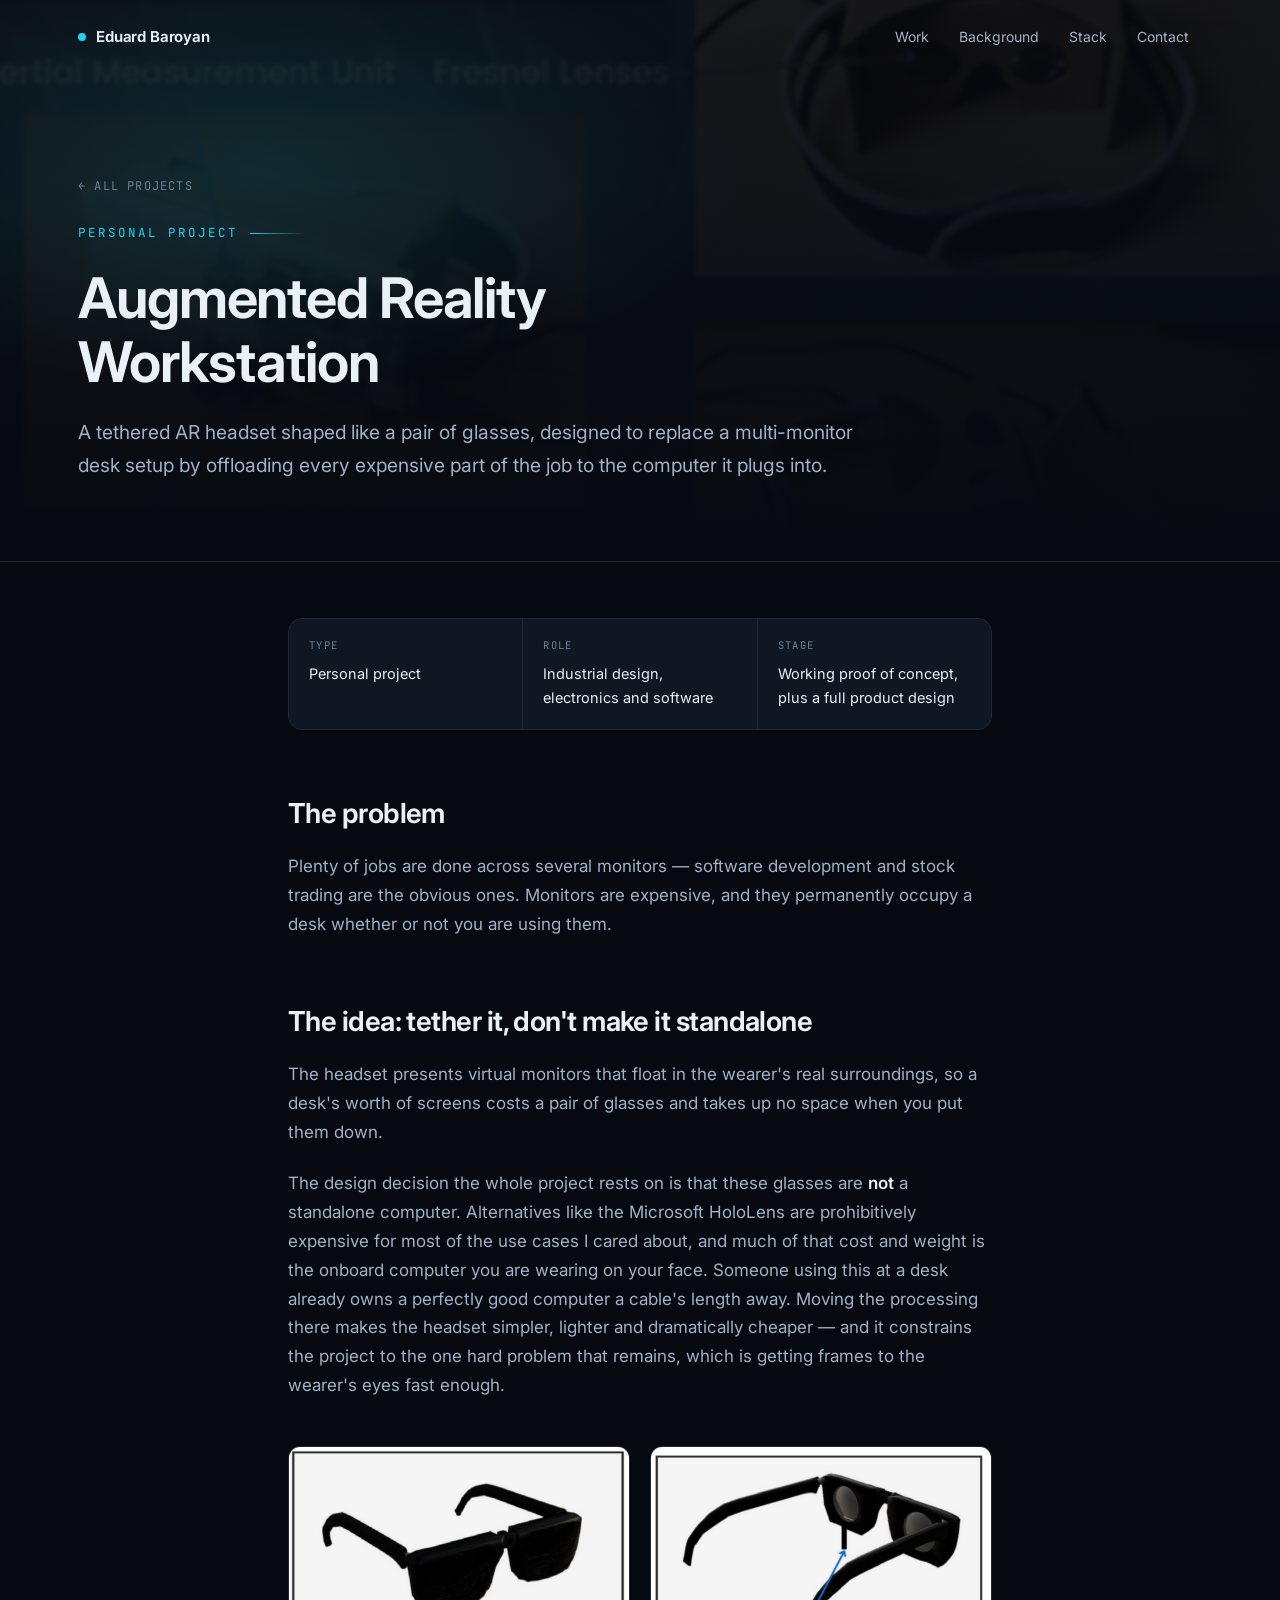
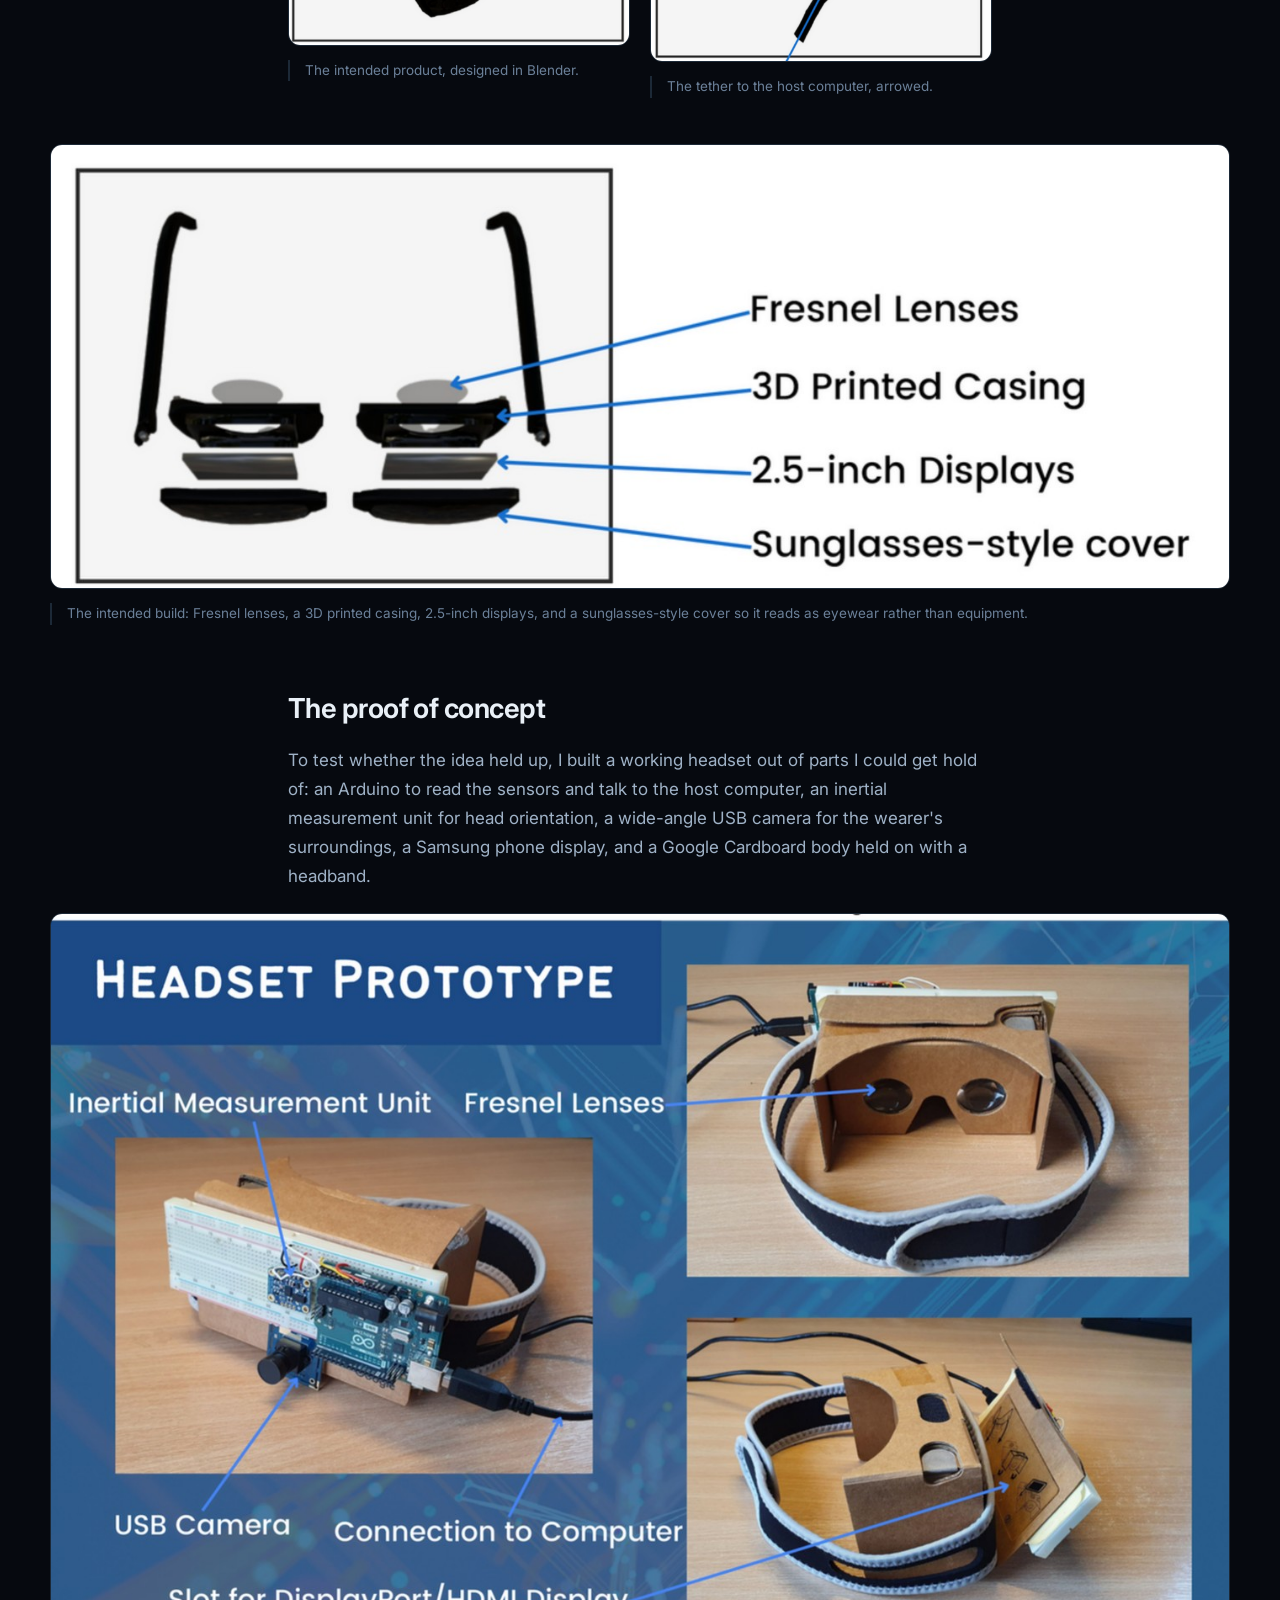
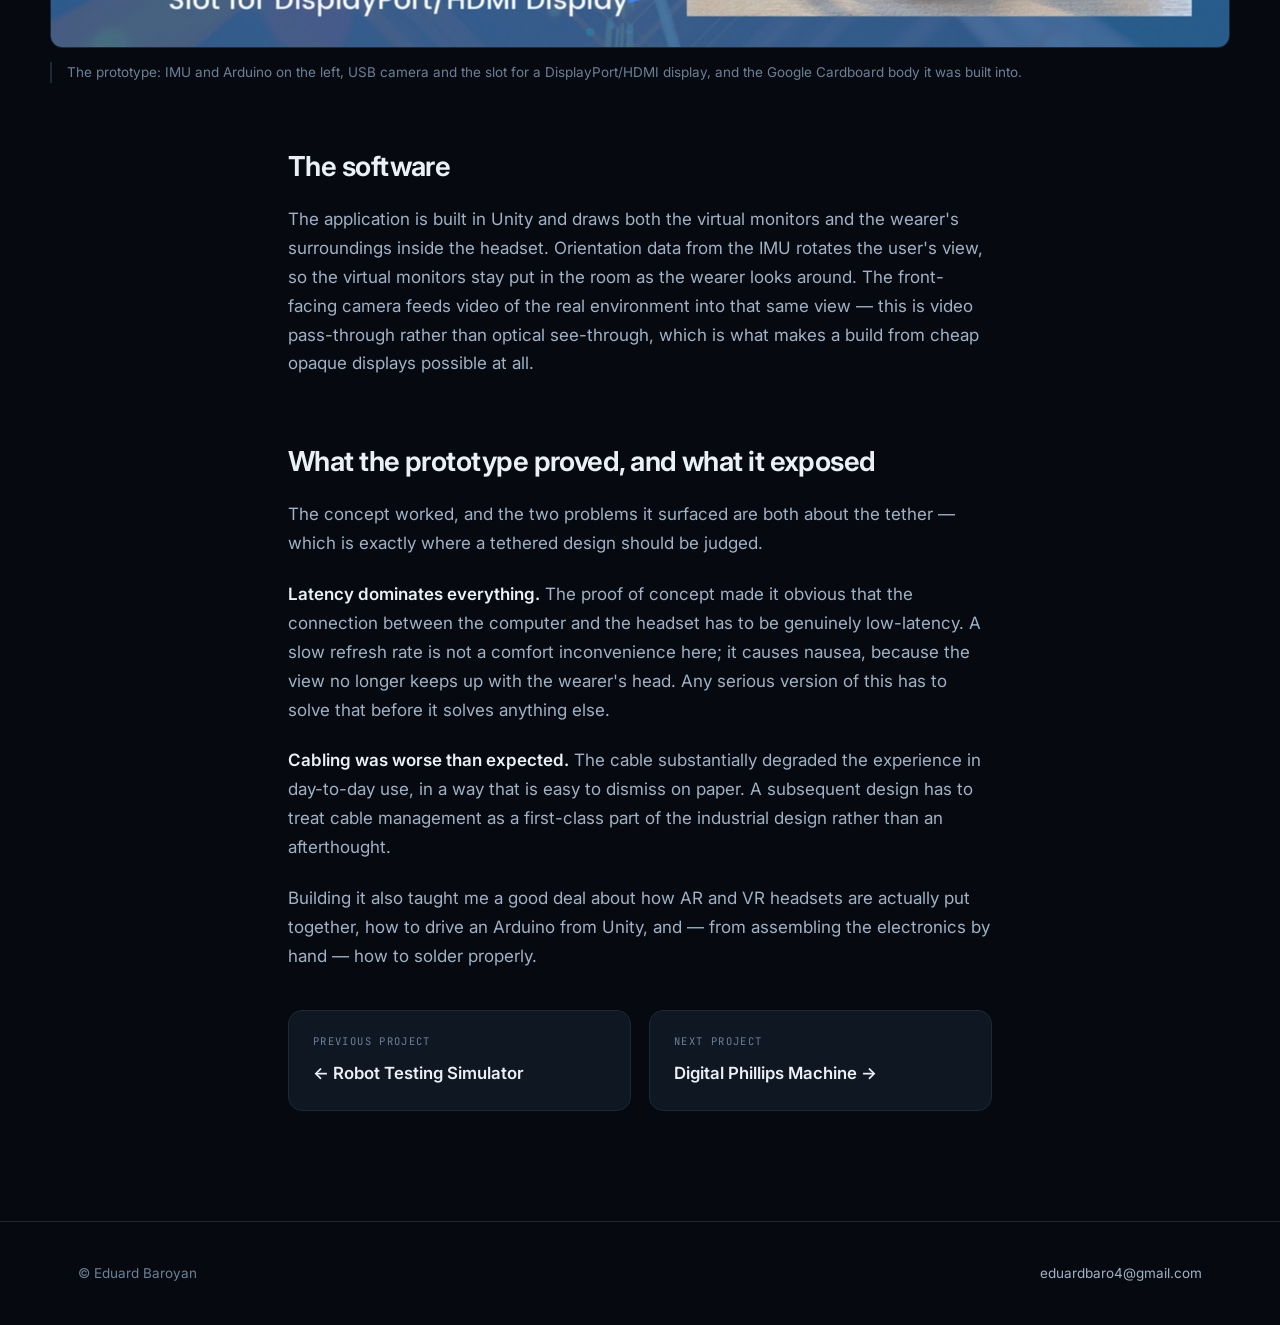
==== projects/ar-workstation.html @ 7ed6a8cb "Portfolio site: dark, animated, no build step Static HTML, one stylesheet and one script, served str" ====
<!DOCTYPE html>
<html lang="en">
<head>
<meta charset="utf-8">
<meta name="viewport" content="width=device-width, initial-scale=1">
<script>document.documentElement.className = "js";</script>
<title>Augmented Reality Workstation — Eduard Baroyan</title>
<meta name="description" content="A tethered AR headset shaped like a pair of glasses, designed to replace a multi-monitor desk setup by offloading every expensive part of the job to the computer it plugs into.">

<meta property="og:type" content="article">
<meta property="og:title" content="Augmented Reality Workstation — Eduard Baroyan">
<meta property="og:description" content="A tethered AR headset shaped like a pair of glasses, designed to replace a multi-monitor desk setup.">
<meta property="og:image" content="https://edbaro23.github.io/assets/img/ar-workstation/headset-render-angled.jpg">

<link rel="icon" href="data:image/svg+xml,%3Csvg xmlns='http://www.w3.org/2000/svg' viewBox='0 0 32 32'%3E%3Crect width='32' height='32' rx='7' fill='%2306090f'/%3E%3Ccircle cx='16' cy='16' r='6' fill='none' stroke='%2322d3ee' stroke-width='2'/%3E%3Ccircle cx='16' cy='16' r='2.4' fill='%2322d3ee'/%3E%3C/svg%3E">

<link rel="preconnect" href="https://fonts.googleapis.com">
<link rel="preconnect" href="https://fonts.gstatic.com" crossorigin>
<link href="https://fonts.googleapis.com/css2?family=Inter:wght@400;500;600;700&family=JetBrains+Mono:wght@400;500&display=swap" rel="stylesheet">
<link rel="stylesheet" href="../assets/css/style.css">
</head>
<body>

<div class="progress"></div>

<nav class="nav">
  <a class="nav__brand" href="../index.html"><span class="nav__dot"></span> Eduard Baroyan</a>
  <div class="nav__links">
    <a href="../index.html#work">Work</a>
    <a href="../index.html#background">Background</a>
    <a href="../index.html#stack">Stack</a>
    <a href="../index.html#contact">Contact</a>
  </div>
</nav>

<header class="page-hero">
  <div class="page-hero__bg">
    <img src="../assets/img/ar-workstation/prototype.jpg" alt="" aria-hidden="true">
  </div>
  <div class="shell">
    <a class="back-link rise d1" href="../index.html#work">&larr; All projects</a>
    <p class="eyebrow rise d2">Personal project</p>
    <h1 class="rise d3">Augmented Reality Workstation</h1>
    <p class="lead rise d4">
      A tethered AR headset shaped like a pair of glasses, designed to replace a multi-monitor desk setup by
      offloading every expensive part of the job to the computer it plugs into.
    </p>
  </div>
</header>

<main>
<section style="padding-top: 56px;">
  <div class="shell narrow">

    <dl class="meta reveal">
      <div><dt>Type</dt><dd>Personal project</dd></div>
      <div><dt>Role</dt><dd>Industrial design, electronics and software</dd></div>
      <div><dt>Stage</dt><dd>Working proof of concept, plus a full product design</dd></div>
    </dl>

    <div class="prose">

      <h2 class="reveal">The problem</h2>
      <p class="reveal">
        Plenty of jobs are done across several monitors &mdash; software development and stock trading are
        the obvious ones. Monitors are expensive, and they permanently occupy a desk whether or not you are
        using them.
      </p>

      <h2 class="reveal">The idea: tether it, don't make it standalone</h2>
      <p class="reveal">
        The headset presents virtual monitors that float in the wearer's real surroundings, so a desk's
        worth of screens costs a pair of glasses and takes up no space when you put them down.
      </p>
      <p class="reveal">
        The design decision the whole project rests on is that these glasses are <strong>not</strong> a
        standalone computer. Alternatives like the Microsoft HoloLens are prohibitively expensive for most
        of the use cases I cared about, and much of that cost and weight is the onboard computer you are
        wearing on your face. Someone using this at a desk already owns a perfectly good computer a cable's
        length away. Moving the processing there makes the headset simpler, lighter and dramatically
        cheaper &mdash; and it constrains the project to the one hard problem that remains, which is getting
        frames to the wearer's eyes fast enough.
      </p>

      <div class="figure-pair reveal">
        <figure>
          <img src="../assets/img/ar-workstation/headset-render.jpg" alt="Render of the AR glasses" loading="lazy">
          <figcaption>The intended product, designed in Blender.</figcaption>
        </figure>
        <figure>
          <img src="../assets/img/ar-workstation/headset-render-angled.jpg" alt="Angled render showing the cable to the computer" loading="lazy">
          <figcaption>The tether to the host computer, arrowed.</figcaption>
        </figure>
      </div>

      <figure class="figure-wide reveal">
        <img src="../assets/img/ar-workstation/exploded-view.jpg" alt="Exploded view of the headset components" loading="lazy">
        <figcaption>The intended build: Fresnel lenses, a 3D printed casing, 2.5-inch displays, and a sunglasses-style cover so it reads as eyewear rather than equipment.</figcaption>
      </figure>

      <h2 class="reveal">The proof of concept</h2>
      <p class="reveal">
        To test whether the idea held up, I built a working headset out of parts I could get hold of: an
        Arduino to read the sensors and talk to the host computer, an inertial measurement unit for head
        orientation, a wide-angle USB camera for the wearer's surroundings, a Samsung phone display, and a
        Google Cardboard body held on with a headband.
      </p>

      <figure class="figure-wide reveal">
        <img src="../assets/img/ar-workstation/prototype.jpg" alt="The headset prototype with components labelled" loading="lazy">
        <figcaption>The prototype: IMU and Arduino on the left, USB camera and the slot for a DisplayPort/HDMI display, and the Google Cardboard body it was built into.</figcaption>
      </figure>

      <h2 class="reveal">The software</h2>
      <p class="reveal">
        The application is built in Unity and draws both the virtual monitors and the wearer's surroundings
        inside the headset. Orientation data from the IMU rotates the user's view, so the virtual monitors
        stay put in the room as the wearer looks around. The front-facing camera feeds video of the real
        environment into that same view &mdash; this is video pass-through rather than optical see-through,
        which is what makes a build from cheap opaque displays possible at all.
      </p>

      <h2 class="reveal">What the prototype proved, and what it exposed</h2>
      <p class="reveal">
        The concept worked, and the two problems it surfaced are both about the tether &mdash; which is
        exactly where a tethered design should be judged.
      </p>
      <p class="reveal">
        <strong>Latency dominates everything.</strong> The proof of concept made it obvious that the
        connection between the computer and the headset has to be genuinely low-latency. A slow refresh rate
        is not a comfort inconvenience here; it causes nausea, because the view no longer keeps up with the
        wearer's head. Any serious version of this has to solve that before it solves anything else.
      </p>
      <p class="reveal">
        <strong>Cabling was worse than expected.</strong> The cable substantially degraded the experience in
        day-to-day use, in a way that is easy to dismiss on paper. A subsequent design has to treat cable
        management as a first-class part of the industrial design rather than an afterthought.
      </p>
      <p class="reveal">
        Building it also taught me a good deal about how AR and VR headsets are actually put together, how
        to drive an Arduino from Unity, and &mdash; from assembling the electronics by hand &mdash; how to
        solder properly.
      </p>

    </div>

    <nav class="pager reveal">
      <a href="robot-testing-simulator.html"><span>Previous project</span><strong>&larr; Robot Testing Simulator</strong></a>
      <a href="digital-phillips-machine.html"><span>Next project</span><strong>Digital Phillips Machine &rarr;</strong></a>
    </nav>

  </div>
</section>
</main>

<footer>
  <div class="shell">
    <div class="foot-row">
      <span>&copy; Eduard Baroyan</span>
      <span><a href="mailto:eduardbaro4@gmail.com">eduardbaro4@gmail.com</a></span>
    </div>
  </div>
</footer>

<script src="../assets/js/main.js"></script>
</body>
</html>
---- assets/css/style.css ----
/* ============================================================
   Eduard Baroyan — engineering portfolio
   ============================================================ */

:root {
  --bg: #06090f;
  --bg-soft: #0a0f18;
  --surface: #0f1723;
  --surface-hi: #16202f;
  --border: #1c2937;
  --border-hi: #2b3d52;

  --text: #e9f0f7;
  --text-dim: #9fb2c7;
  --text-faint: #6b8099;

  --accent: #22d3ee;
  --accent-deep: #0891b2;
  --accent-soft: rgba(34, 211, 238, 0.12);
  --warm: #fb923c;
  --warm-soft: rgba(251, 146, 60, 0.12);

  --font: "Inter", -apple-system, BlinkMacSystemFont, "Segoe UI", Roboto, sans-serif;
  --mono: "JetBrains Mono", ui-monospace, SFMono-Regular, Menlo, monospace;

  --shell: 1180px;
  --radius: 14px;
  --ease: cubic-bezier(0.22, 1, 0.36, 1);
}

*,
*::before,
*::after { box-sizing: border-box; }

html {
  scroll-behavior: smooth;
  scroll-padding-top: 90px;
  -webkit-text-size-adjust: 100%;
}

body {
  margin: 0;
  background: var(--bg);
  color: var(--text);
  font-family: var(--font);
  font-size: 17px;
  line-height: 1.7;
  -webkit-font-smoothing: antialiased;
  overflow-x: hidden;
}

img { max-width: 100%; display: block; }
a { color: var(--accent); text-decoration: none; }

h1, h2, h3, h4 {
  line-height: 1.15;
  letter-spacing: -0.02em;
  margin: 0;
  font-weight: 650;
}

::selection { background: var(--accent); color: #04202a; }

.shell {
  width: 100%;
  max-width: var(--shell);
  margin: 0 auto;
  padding: 0 28px;
}

.narrow { max-width: 760px; }

/* ---------- scroll progress ---------- */

.progress {
  position: fixed;
  inset: 0 auto auto 0;
  height: 2px;
  width: 100%;
  transform: scaleX(0);
  transform-origin: 0 50%;
  background: linear-gradient(90deg, var(--accent-deep), var(--accent));
  z-index: 100;
}

/* ---------- navigation ---------- */

.nav {
  position: fixed;
  top: 0;
  left: 0;
  right: 0;
  z-index: 90;
  display: flex;
  align-items: center;
  justify-content: space-between;
  gap: 24px;
  padding: 18px 28px;
  max-width: var(--shell);
  margin: 0 auto;
  transition: transform 0.4s var(--ease), background 0.3s, border-color 0.3s, padding 0.3s;
}

.nav::before {
  content: "";
  position: fixed;
  inset: 0 0 auto 0;
  height: 72px;
  background: rgba(6, 9, 15, 0.72);
  backdrop-filter: blur(14px);
  -webkit-backdrop-filter: blur(14px);
  border-bottom: 1px solid transparent;
  opacity: 0;
  transition: opacity 0.35s, border-color 0.35s;
  z-index: -1;
}

.nav.stuck::before { opacity: 1; border-bottom-color: var(--border); }

.nav__brand {
  font-weight: 650;
  color: var(--text);
  letter-spacing: -0.01em;
  font-size: 15px;
  display: flex;
  align-items: center;
  gap: 10px;
}

.nav__dot {
  width: 8px;
  height: 8px;
  border-radius: 50%;
  background: var(--accent);
  box-shadow: 0 0 0 0 var(--accent-soft);
  animation: pulse 2.8s infinite;
}

@keyframes pulse {
  0%   { box-shadow: 0 0 0 0 rgba(34, 211, 238, 0.5); }
  70%  { box-shadow: 0 0 0 10px rgba(34, 211, 238, 0); }
  100% { box-shadow: 0 0 0 0 rgba(34, 211, 238, 0); }
}

.nav__links {
  display: flex;
  align-items: center;
  gap: 4px;
  font-size: 14px;
}

.nav__links a {
  color: var(--text-dim);
  padding: 7px 13px;
  border-radius: 8px;
  transition: color 0.2s, background 0.2s;
  position: relative;
}

.nav__links a:hover { color: var(--text); background: var(--surface); }
.nav__links a.active { color: var(--accent); }

/* ---------- hero ---------- */

.hero {
  position: relative;
  min-height: 100svh;
  display: flex;
  align-items: center;
  padding: 120px 0 90px;
  overflow: hidden;
}

#field {
  position: absolute;
  inset: 0;
  width: 100%;
  height: 100%;
  z-index: 0;
}

.hero::after {
  content: "";
  position: absolute;
  inset: 0;
  z-index: 1;
  pointer-events: none;
  background:
    radial-gradient(900px 460px at 78% 18%, rgba(34, 211, 238, 0.10), transparent 70%),
    radial-gradient(700px 420px at 12% 78%, rgba(251, 146, 60, 0.07), transparent 70%),
    linear-gradient(180deg, transparent 55%, var(--bg) 97%);
}

.hero .shell { position: relative; z-index: 2; }

.eyebrow {
  font-family: var(--mono);
  font-size: 12.5px;
  letter-spacing: 0.16em;
  text-transform: uppercase;
  color: var(--accent);
  margin: 0 0 22px;
  display: flex;
  align-items: center;
  gap: 12px;
}

.eyebrow::after {
  content: "";
  height: 1px;
  width: 56px;
  background: linear-gradient(90deg, var(--accent), transparent);
}

.hero h1 {
  font-size: clamp(2.6rem, 6.4vw, 4.6rem);
  font-weight: 700;
  max-width: 15ch;
  margin-bottom: 26px;
}

.hero h1 .grad {
  background: linear-gradient(100deg, var(--accent) 0%, #67e8f9 40%, #7dd3fc 100%);
  -webkit-background-clip: text;
  background-clip: text;
  -webkit-text-fill-color: transparent;
}

.hero p {
  font-size: clamp(1rem, 1.7vw, 1.16rem);
  color: var(--text-dim);
  max-width: 60ch;
  margin: 0 0 38px;
}

.cta-row { display: flex; flex-wrap: wrap; gap: 14px; align-items: center; }

.btn {
  display: inline-flex;
  align-items: center;
  gap: 10px;
  padding: 13px 24px;
  border-radius: 10px;
  font-size: 15px;
  font-weight: 550;
  border: 1px solid transparent;
  transition: transform 0.25s var(--ease), background 0.25s, border-color 0.25s, box-shadow 0.25s;
}

.btn--primary {
  background: var(--accent);
  color: #04202a;
  box-shadow: 0 8px 30px -10px rgba(34, 211, 238, 0.6);
}

.btn--primary:hover { transform: translateY(-2px); box-shadow: 0 14px 40px -12px rgba(34, 211, 238, 0.75); }

.btn--ghost { border-color: var(--border-hi); color: var(--text); }
.btn--ghost:hover { border-color: var(--accent); color: var(--accent); transform: translateY(-2px); }

.btn svg { width: 17px; height: 17px; }

/* scroll hint */

.scroll-hint {
  position: absolute;
  left: 50%;
  bottom: 34px;
  transform: translateX(-50%);
  z-index: 2;
  font-family: var(--mono);
  font-size: 11px;
  letter-spacing: 0.18em;
  text-transform: uppercase;
  color: var(--text-faint);
  display: flex;
  flex-direction: column;
  align-items: center;
  gap: 10px;
}

.scroll-hint span {
  width: 1px;
  height: 42px;
  background: linear-gradient(180deg, var(--accent), transparent);
  animation: drop 2.2s infinite;
}

@keyframes drop {
  0%   { transform: scaleY(0); transform-origin: top; }
  45%  { transform: scaleY(1); transform-origin: top; }
  55%  { transform: scaleY(1); transform-origin: bottom; }
  100% { transform: scaleY(0); transform-origin: bottom; }
}

/* ---------- sections ---------- */

section { padding: 110px 0; position: relative; }

.section-head { margin-bottom: 54px; }

.section-head h2 {
  font-size: clamp(1.9rem, 3.6vw, 2.7rem);
  margin-bottom: 16px;
}

.section-head p {
  color: var(--text-dim);
  max-width: 62ch;
  margin: 0;
}

.rule {
  height: 1px;
  background: linear-gradient(90deg, var(--border), transparent);
  border: 0;
  margin: 0;
}

/* ---------- project cards ---------- */

.grid {
  display: grid;
  grid-template-columns: repeat(auto-fit, minmax(340px, 1fr));
  gap: 26px;
}

.card {
  position: relative;
  display: flex;
  flex-direction: column;
  background: var(--surface);
  border: 1px solid var(--border);
  border-radius: var(--radius);
  overflow: hidden;
  color: inherit;
  transition: transform 0.45s var(--ease), border-color 0.35s, box-shadow 0.45s;
}

.card:hover {
  transform: translateY(-7px);
  border-color: var(--border-hi);
  box-shadow: 0 26px 60px -30px rgba(0, 0, 0, 0.95), 0 0 0 1px rgba(34, 211, 238, 0.14);
}

.card__media {
  position: relative;
  aspect-ratio: 16 / 9;
  overflow: hidden;
  background: var(--bg-soft);
}

.card__media img {
  width: 100%;
  height: 100%;
  object-fit: cover;
  transition: transform 0.7s var(--ease), filter 0.5s;
  filter: saturate(0.92) brightness(0.86);
}

.card:hover .card__media img { transform: scale(1.06); filter: saturate(1.05) brightness(1); }

.card__media::after {
  content: "";
  position: absolute;
  inset: 0;
  background: linear-gradient(180deg, transparent 45%, rgba(15, 23, 35, 0.92) 100%);
}

.tag {
  position: absolute;
  top: 14px;
  left: 14px;
  z-index: 2;
  font-family: var(--mono);
  font-size: 10.5px;
  letter-spacing: 0.11em;
  text-transform: uppercase;
  padding: 5px 10px;
  border-radius: 6px;
  backdrop-filter: blur(8px);
  -webkit-backdrop-filter: blur(8px);
}

.tag--pro { background: var(--accent-soft); color: var(--accent); border: 1px solid rgba(34, 211, 238, 0.3); }
.tag--personal { background: var(--warm-soft); color: var(--warm); border: 1px solid rgba(251, 146, 60, 0.3); }

.card__body { padding: 24px 24px 26px; display: flex; flex-direction: column; flex: 1; }

.card__body h3 {
  font-size: 1.32rem;
  margin-bottom: 10px;
  display: flex;
  align-items: center;
  gap: 9px;
  transition: color 0.25s;
}

.card:hover .card__body h3 { color: var(--accent); }

.card__body h3 .arrow {
  opacity: 0;
  transform: translateX(-6px);
  transition: opacity 0.3s, transform 0.3s var(--ease);
  font-size: 1rem;
}

.card:hover .card__body h3 .arrow { opacity: 1; transform: translateX(0); }

.card__body p {
  color: var(--text-dim);
  font-size: 15px;
  margin: 0 0 20px;
  flex: 1;
}

.stack-row { display: flex; flex-wrap: wrap; gap: 7px; }

.chip {
  font-family: var(--mono);
  font-size: 11px;
  color: var(--text-faint);
  border: 1px solid var(--border);
  border-radius: 6px;
  padding: 4px 9px;
  transition: border-color 0.3s, color 0.3s;
}

.card:hover .chip { border-color: var(--border-hi); color: var(--text-dim); }

/* ---------- stack table ---------- */

.stack-grid {
  display: grid;
  grid-template-columns: repeat(auto-fit, minmax(250px, 1fr));
  gap: 18px;
}

.stack-card {
  background: var(--surface);
  border: 1px solid var(--border);
  border-radius: var(--radius);
  padding: 24px;
  transition: border-color 0.3s, transform 0.4s var(--ease);
}

.stack-card:hover { border-color: var(--border-hi); transform: translateY(-4px); }

.stack-card h4 {
  font-family: var(--mono);
  font-size: 11.5px;
  letter-spacing: 0.13em;
  text-transform: uppercase;
  color: var(--accent);
  margin-bottom: 14px;
  font-weight: 500;
}

.stack-card p { margin: 0; color: var(--text-dim); font-size: 15px; }

/* ---------- prose (project pages) ---------- */

.prose { max-width: 760px; }
.prose > * + * { margin-top: 22px; }

.prose h2 {
  font-size: 1.72rem;
  margin-top: 64px;
  padding-top: 4px;
  scroll-margin-top: 100px;
}

.prose h3 { font-size: 1.2rem; margin-top: 40px; }

.prose p { color: var(--text-dim); margin-bottom: 0; }
.prose strong { color: var(--text); font-weight: 600; }

.prose ul { color: var(--text-dim); padding-left: 0; list-style: none; }

.prose ul li {
  position: relative;
  padding-left: 26px;
  margin-bottom: 13px;
}

.prose ul li::before {
  content: "";
  position: absolute;
  left: 3px;
  top: 11px;
  width: 7px;
  height: 7px;
  border-radius: 2px;
  background: var(--accent);
  opacity: 0.75;
}

.lead {
  font-size: 1.2rem;
  color: var(--text) !important;
  border-left: 2px solid var(--accent);
  padding-left: 22px;
}

/* figures */

figure { margin: 46px 0; }

figure img {
  width: 100%;
  border-radius: 12px;
  border: 1px solid var(--border);
  cursor: zoom-in;
  transition: transform 0.5s var(--ease), border-color 0.3s;
}

figure img:hover { transform: scale(1.012); border-color: var(--border-hi); }

figcaption {
  color: var(--text-faint);
  font-size: 13.5px;
  line-height: 1.6;
  margin-top: 14px;
  padding-left: 15px;
  border-left: 2px solid var(--border);
}

.figure-pair {
  display: grid;
  grid-template-columns: 1fr 1fr;
  gap: 20px;
  margin: 46px 0;
}

.figure-pair figure { margin: 0; }

/* Wide figures break out of the prose column. Centred with margin rather than a
   transform, so the scroll-reveal transform on the same element still works. */

.figure-wide {
  width: min(1180px, calc(100vw - 56px));
  margin-left: calc(50% - min(1180px, calc(100vw - 56px)) / 2);
}

/* meta bar */

.meta {
  display: grid;
  grid-template-columns: repeat(auto-fit, minmax(158px, 1fr));
  gap: 1px;
  background: var(--border);
  border: 1px solid var(--border);
  border-radius: var(--radius);
  overflow: hidden;
  margin: 0 0 12px;
}

.meta div { background: var(--surface); padding: 18px 20px; }

.meta dt {
  font-family: var(--mono);
  font-size: 10.5px;
  letter-spacing: 0.13em;
  text-transform: uppercase;
  color: var(--text-faint);
  margin-bottom: 7px;
}

.meta dd { margin: 0; font-size: 14.5px; color: var(--text); }

/* ---------- project page header ---------- */

.page-hero {
  position: relative;
  padding: 170px 0 60px;
  overflow: hidden;
  border-bottom: 1px solid var(--border);
}

.page-hero__bg {
  position: absolute;
  inset: 0;
  z-index: 0;
}

.page-hero__bg img {
  width: 100%;
  height: 100%;
  object-fit: cover;
  filter: blur(2px) saturate(0.6) brightness(0.34);
  transform: scale(1.08);
}

.page-hero::after {
  content: "";
  position: absolute;
  inset: 0;
  z-index: 1;
  background:
    radial-gradient(700px 320px at 20% 30%, rgba(34, 211, 238, 0.13), transparent 70%),
    linear-gradient(180deg, rgba(6, 9, 15, 0.7) 0%, rgba(6, 9, 15, 0.86) 55%, var(--bg) 100%);
}

.page-hero .shell { position: relative; z-index: 2; }

.page-hero h1 {
  font-size: clamp(2.1rem, 5vw, 3.5rem);
  max-width: 18ch;
  margin-bottom: 22px;
}

.page-hero .lead { border: 0; padding: 0; max-width: 65ch; color: var(--text-dim) !important; }

.back-link {
  display: inline-flex;
  align-items: center;
  gap: 9px;
  font-family: var(--mono);
  font-size: 12px;
  letter-spacing: 0.1em;
  text-transform: uppercase;
  color: var(--text-faint);
  margin-bottom: 26px;
  transition: color 0.25s, gap 0.25s;
}

.back-link:hover { color: var(--accent); gap: 14px; }

/* ---------- pager ---------- */

.pager {
  display: grid;
  grid-template-columns: repeat(auto-fit, minmax(260px, 1fr));
  gap: 18px;
  margin-top: 40px;
}

.pager a {
  border: 1px solid var(--border);
  border-radius: var(--radius);
  padding: 22px 24px;
  background: var(--surface);
  color: var(--text);
  transition: border-color 0.3s, transform 0.4s var(--ease), background 0.3s;
}

.pager a:hover { border-color: var(--accent); transform: translateY(-4px); background: var(--surface-hi); }

.pager span {
  display: block;
  font-family: var(--mono);
  font-size: 10.5px;
  letter-spacing: 0.13em;
  text-transform: uppercase;
  color: var(--text-faint);
  margin-bottom: 8px;
}

.pager strong { font-weight: 600; font-size: 1.05rem; }

/* ---------- contact ---------- */

.contact-box {
  border: 1px solid var(--border);
  border-radius: 18px;
  padding: 54px 44px;
  background:
    radial-gradient(700px 300px at 80% 0%, rgba(34, 211, 238, 0.09), transparent 70%),
    var(--surface);
  text-align: center;
}

.contact-box h2 { font-size: clamp(1.7rem, 3.4vw, 2.4rem); margin-bottom: 16px; }
.contact-box p { color: var(--text-dim); max-width: 52ch; margin: 0 auto 32px; }
.contact-box .cta-row { justify-content: center; }

/* ---------- footer ---------- */

footer {
  border-top: 1px solid var(--border);
  padding: 40px 0;
  color: var(--text-faint);
  font-size: 13.5px;
}

.foot-row { display: flex; flex-wrap: wrap; gap: 16px; justify-content: space-between; align-items: center; }
footer a { color: var(--text-dim); }
footer a:hover { color: var(--accent); }

/* ---------- lightbox ---------- */

.lightbox {
  position: fixed;
  inset: 0;
  z-index: 200;
  background: rgba(4, 7, 12, 0.95);
  backdrop-filter: blur(10px);
  -webkit-backdrop-filter: blur(10px);
  display: flex;
  align-items: center;
  justify-content: center;
  padding: 40px;
  opacity: 0;
  pointer-events: none;
  transition: opacity 0.3s;
  cursor: zoom-out;
}

.lightbox.open { opacity: 1; pointer-events: auto; }

.lightbox img {
  max-width: 100%;
  max-height: 100%;
  border-radius: 10px;
  border: 1px solid var(--border-hi);
  transform: scale(0.96);
  transition: transform 0.35s var(--ease);
}

.lightbox.open img { transform: scale(1); }

.lightbox__close {
  position: absolute;
  top: 22px;
  right: 26px;
  color: var(--text-dim);
  font-size: 30px;
  line-height: 1;
  background: none;
  border: 0;
  cursor: pointer;
  padding: 8px;
}

.lightbox__close:hover { color: var(--accent); }

/* ---------- reveal on scroll ----------
   Only hidden when scripting is available, so the page is fully readable if the
   script fails to load or the observer never fires. */

.js .reveal {
  opacity: 0;
  transform: translateY(26px);
  transition: opacity 0.8s var(--ease), transform 0.8s var(--ease);
  will-change: opacity, transform;
}

.js .reveal.in { opacity: 1; transform: none; }

/* hero intro stagger */

.rise { opacity: 0; transform: translateY(20px); animation: rise 0.9s var(--ease) forwards; }

@keyframes rise { to { opacity: 1; transform: none; } }

.d1 { animation-delay: 0.05s; }
.d2 { animation-delay: 0.16s; }
.d3 { animation-delay: 0.27s; }
.d4 { animation-delay: 0.38s; }
.d5 { animation-delay: 0.5s; }

/* ---------- responsive ---------- */

@media (max-width: 900px) {
  .figure-wide { width: 100%; margin-left: 0; }
  .figure-pair { grid-template-columns: 1fr; }
}

/* the scroll cue only has room on a reasonably tall window */
@media (max-height: 780px) {
  .scroll-hint { display: none; }
}

@media (max-width: 680px) {
  body { font-size: 16px; }
  section { padding: 78px 0; }
  .shell { padding: 0 20px; }
  .nav { padding: 14px 20px; }
  .nav__links { display: none; }
  .contact-box { padding: 40px 24px; }
  .page-hero { padding: 130px 0 46px; }
}

/* ---------- motion preferences ---------- */

@media (prefers-reduced-motion: reduce) {
  html { scroll-behavior: auto; }
  *, *::before, *::after {
    animation-duration: 0.001s !important;
    animation-iteration-count: 1 !important;
    transition-duration: 0.001s !important;
  }
  .js .reveal { opacity: 1; transform: none; }
  .rise { opacity: 1; transform: none; }
}
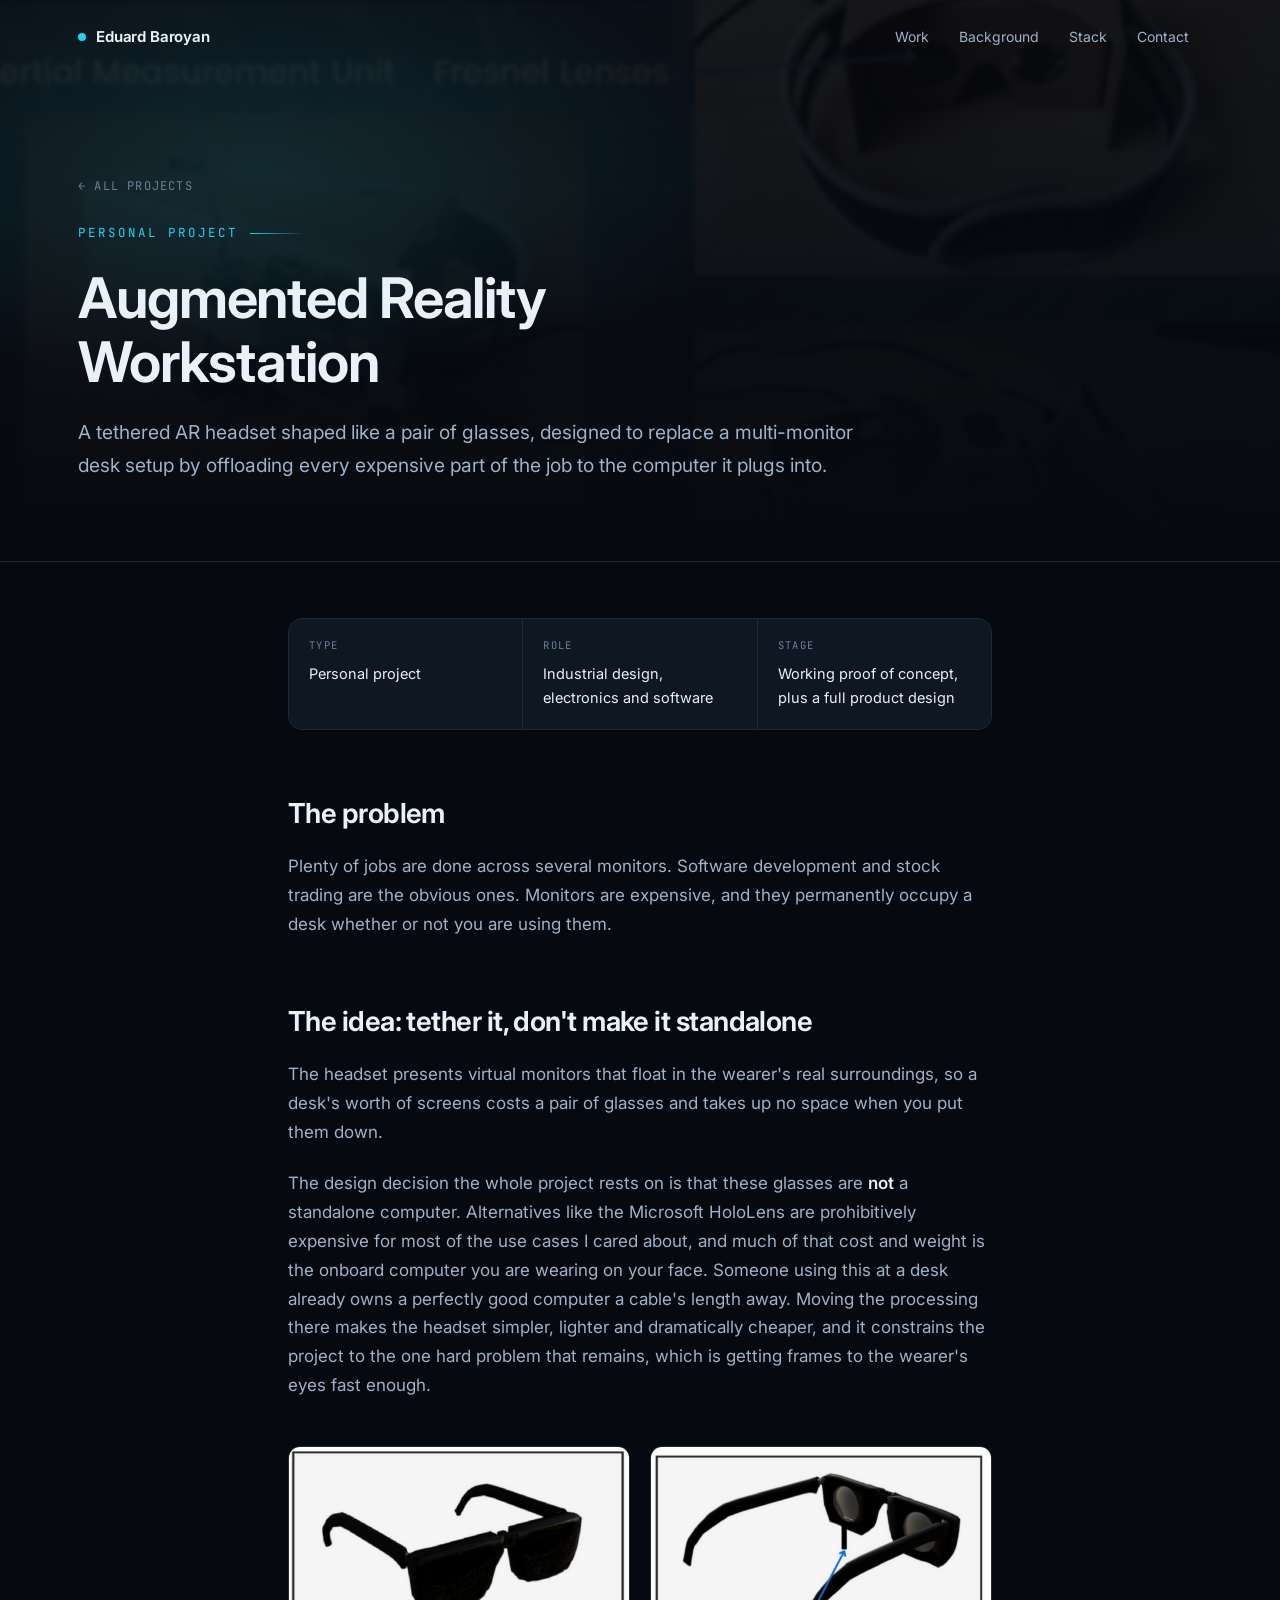
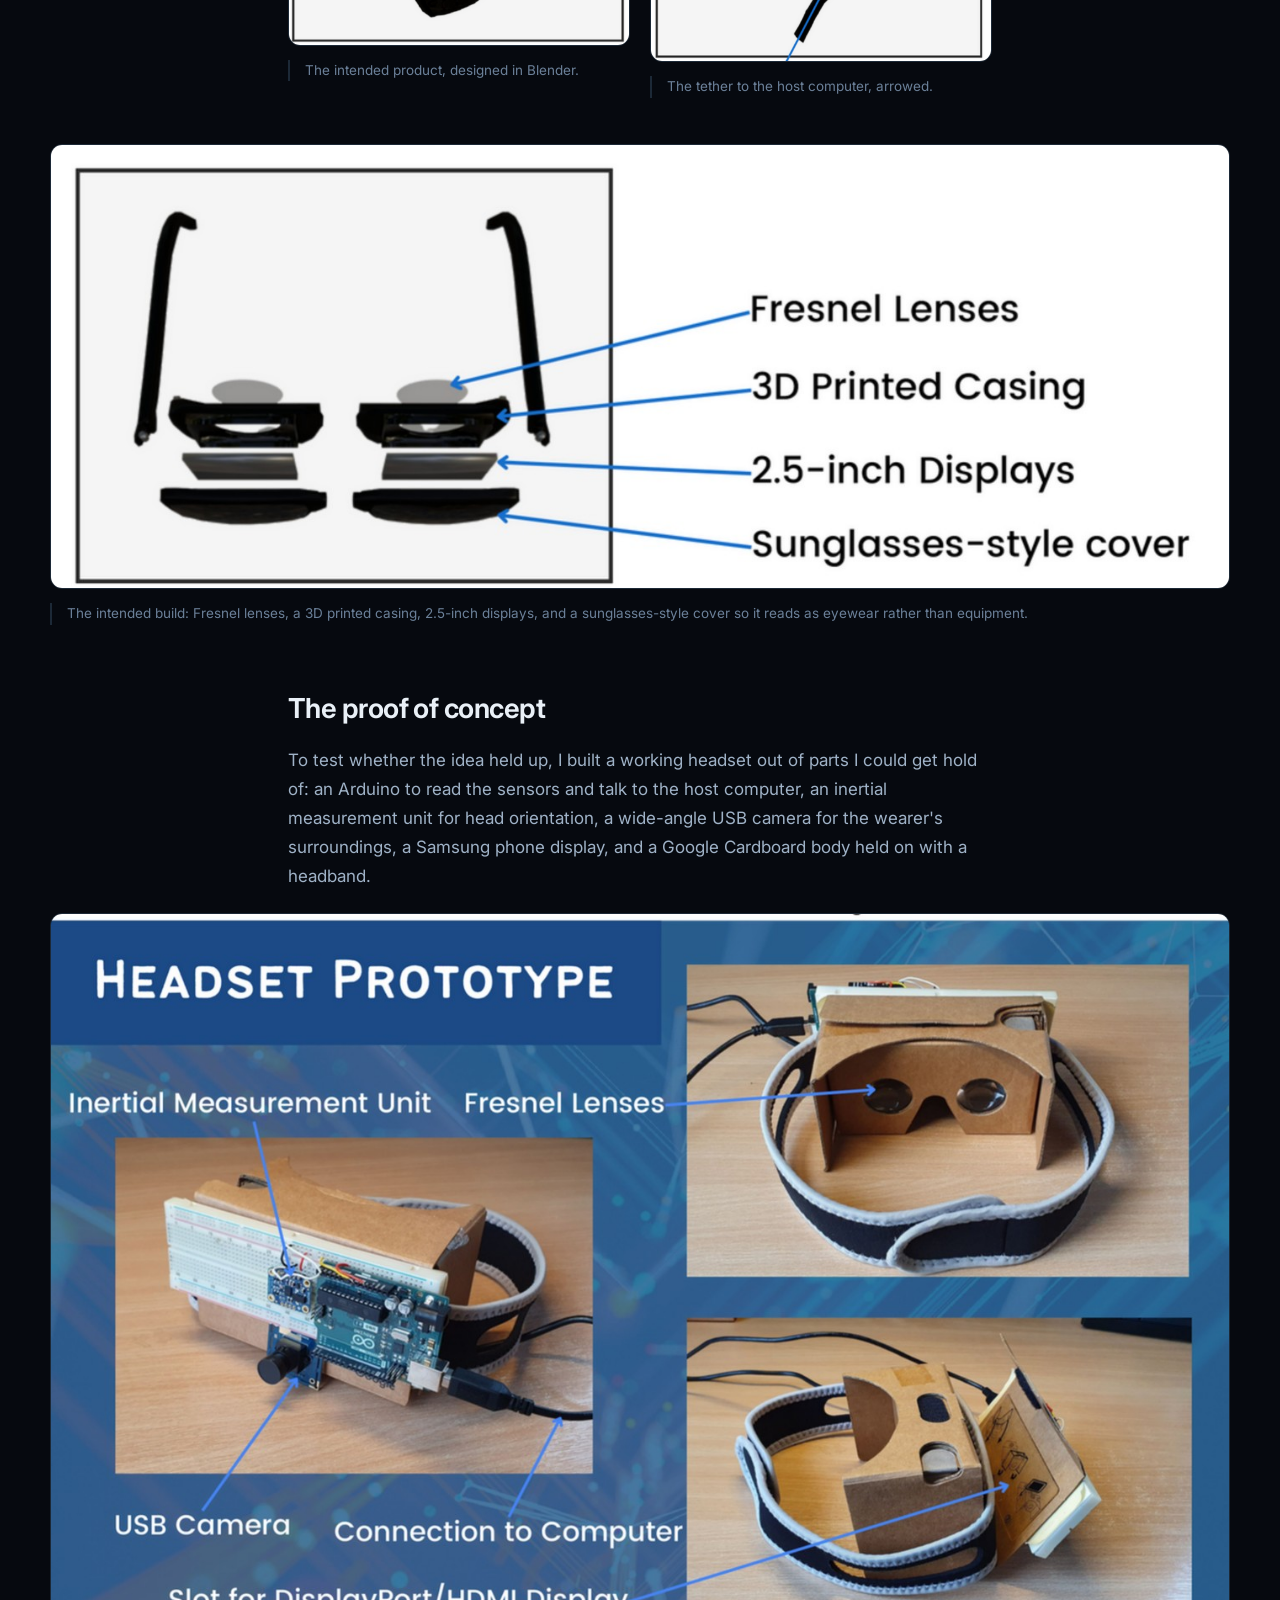
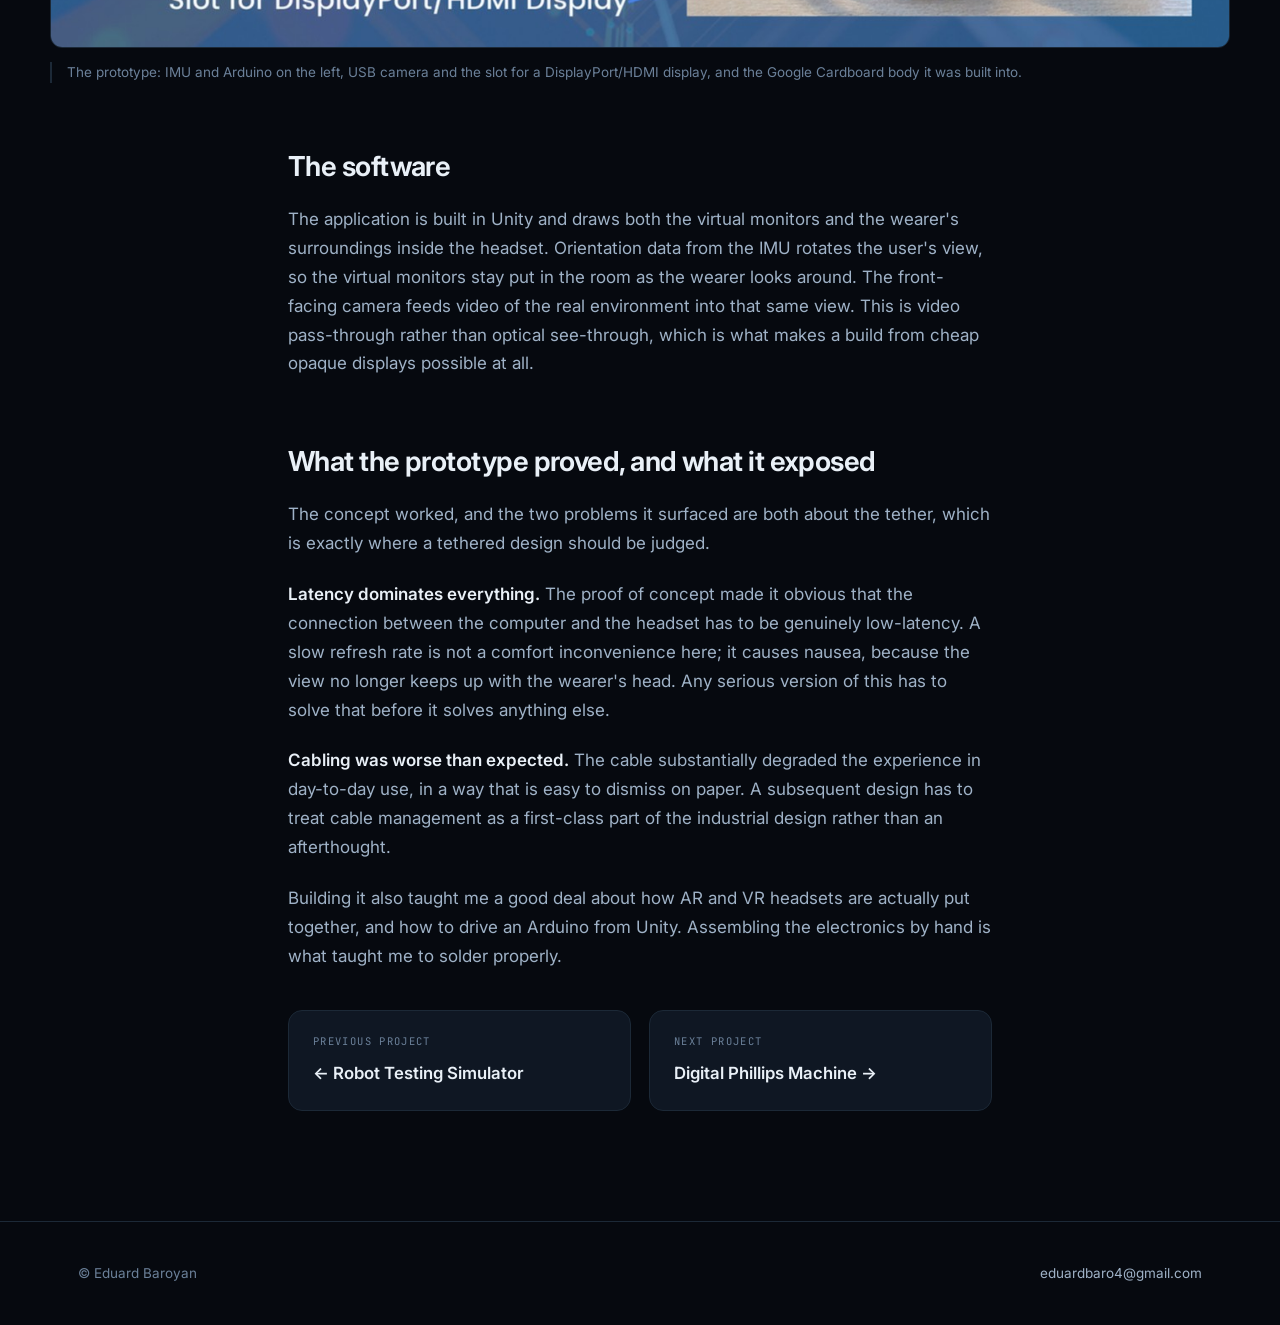
==== commit bb4dbff5: "Rewrite em dash constructions as plain punctuation" ====
--- a/projects/ar-workstation.html
+++ b/projects/ar-workstation.html
@@ -4,11 +4,11 @@
 <meta charset="utf-8">
 <meta name="viewport" content="width=device-width, initial-scale=1">
 <script>document.documentElement.className = "js";</script>
-<title>Augmented Reality Workstation — Eduard Baroyan</title>
+<title>Augmented Reality Workstation | Eduard Baroyan</title>
 <meta name="description" content="A tethered AR headset shaped like a pair of glasses, designed to replace a multi-monitor desk setup by offloading every expensive part of the job to the computer it plugs into.">
 
 <meta property="og:type" content="article">
-<meta property="og:title" content="Augmented Reality Workstation — Eduard Baroyan">
+<meta property="og:title" content="Augmented Reality Workstation | Eduard Baroyan">
 <meta property="og:description" content="A tethered AR headset shaped like a pair of glasses, designed to replace a multi-monitor desk setup.">
 <meta property="og:image" content="https://edbaro23.github.io/assets/img/ar-workstation/headset-render-angled.jpg">
 
@@ -62,7 +62,7 @@
 
       <h2 class="reveal">The problem</h2>
       <p class="reveal">
-        Plenty of jobs are done across several monitors &mdash; software development and stock trading are
+        Plenty of jobs are done across several monitors. Software development and stock trading are
         the obvious ones. Monitors are expensive, and they permanently occupy a desk whether or not you are
         using them.
       </p>
@@ -78,7 +78,7 @@
         of the use cases I cared about, and much of that cost and weight is the onboard computer you are
         wearing on your face. Someone using this at a desk already owns a perfectly good computer a cable's
         length away. Moving the processing there makes the headset simpler, lighter and dramatically
-        cheaper &mdash; and it constrains the project to the one hard problem that remains, which is getting
+        cheaper, and it constrains the project to the one hard problem that remains, which is getting
         frames to the wearer's eyes fast enough.
       </p>
 
@@ -116,13 +116,13 @@
         The application is built in Unity and draws both the virtual monitors and the wearer's surroundings
         inside the headset. Orientation data from the IMU rotates the user's view, so the virtual monitors
         stay put in the room as the wearer looks around. The front-facing camera feeds video of the real
-        environment into that same view &mdash; this is video pass-through rather than optical see-through,
+        environment into that same view. This is video pass-through rather than optical see-through,
         which is what makes a build from cheap opaque displays possible at all.
       </p>
 
       <h2 class="reveal">What the prototype proved, and what it exposed</h2>
       <p class="reveal">
-        The concept worked, and the two problems it surfaced are both about the tether &mdash; which is
+        The concept worked, and the two problems it surfaced are both about the tether, which is
         exactly where a tethered design should be judged.
       </p>
       <p class="reveal">
@@ -137,9 +137,9 @@
         management as a first-class part of the industrial design rather than an afterthought.
       </p>
       <p class="reveal">
-        Building it also taught me a good deal about how AR and VR headsets are actually put together, how
-        to drive an Arduino from Unity, and &mdash; from assembling the electronics by hand &mdash; how to
-        solder properly.
+        Building it also taught me a good deal about how AR and VR headsets are actually put together, and
+        how to drive an Arduino from Unity. Assembling the electronics by hand is what taught me to solder
+        properly.
       </p>
 
     </div>
--- a/assets/css/style.css
+++ b/assets/css/style.css
@@ -1,5 +1,5 @@
 /* ============================================================
-   Eduard Baroyan — engineering portfolio
+   Eduard Baroyan, engineering portfolio
    ============================================================ */
 
 :root {
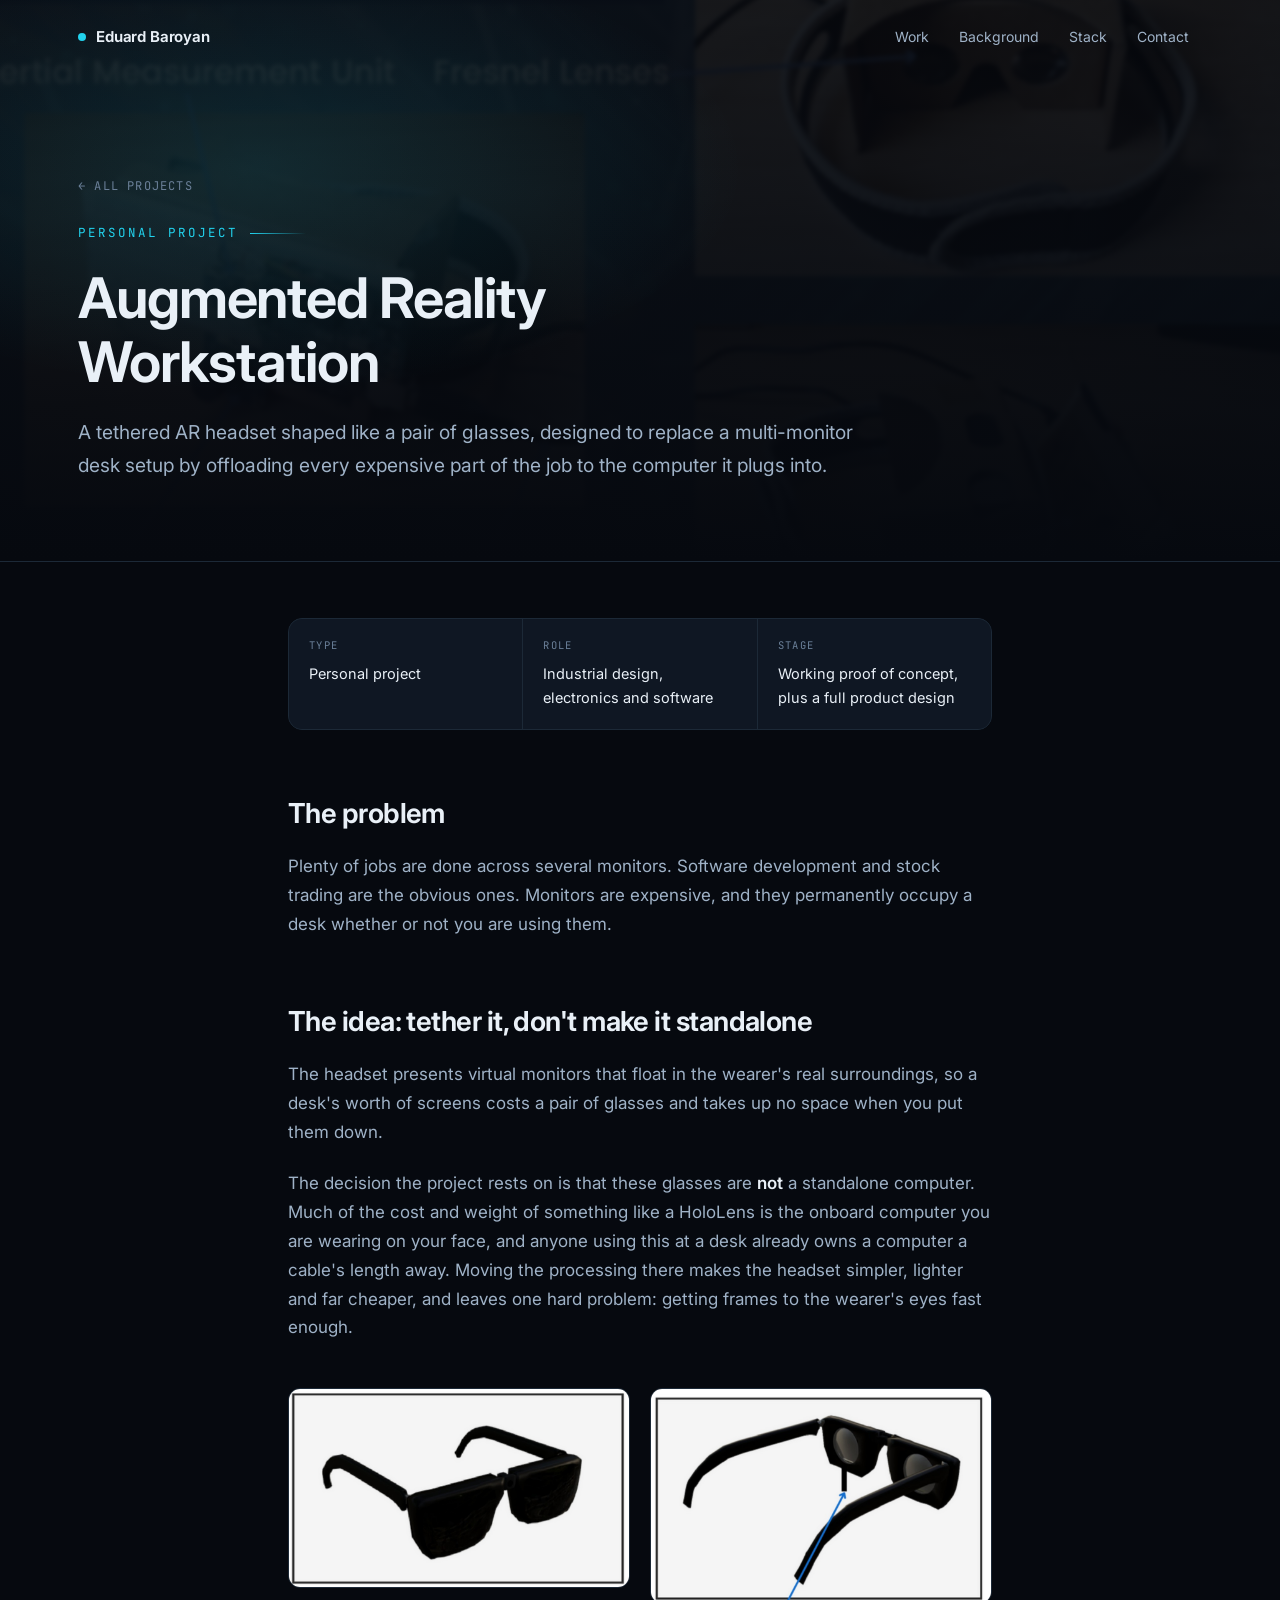
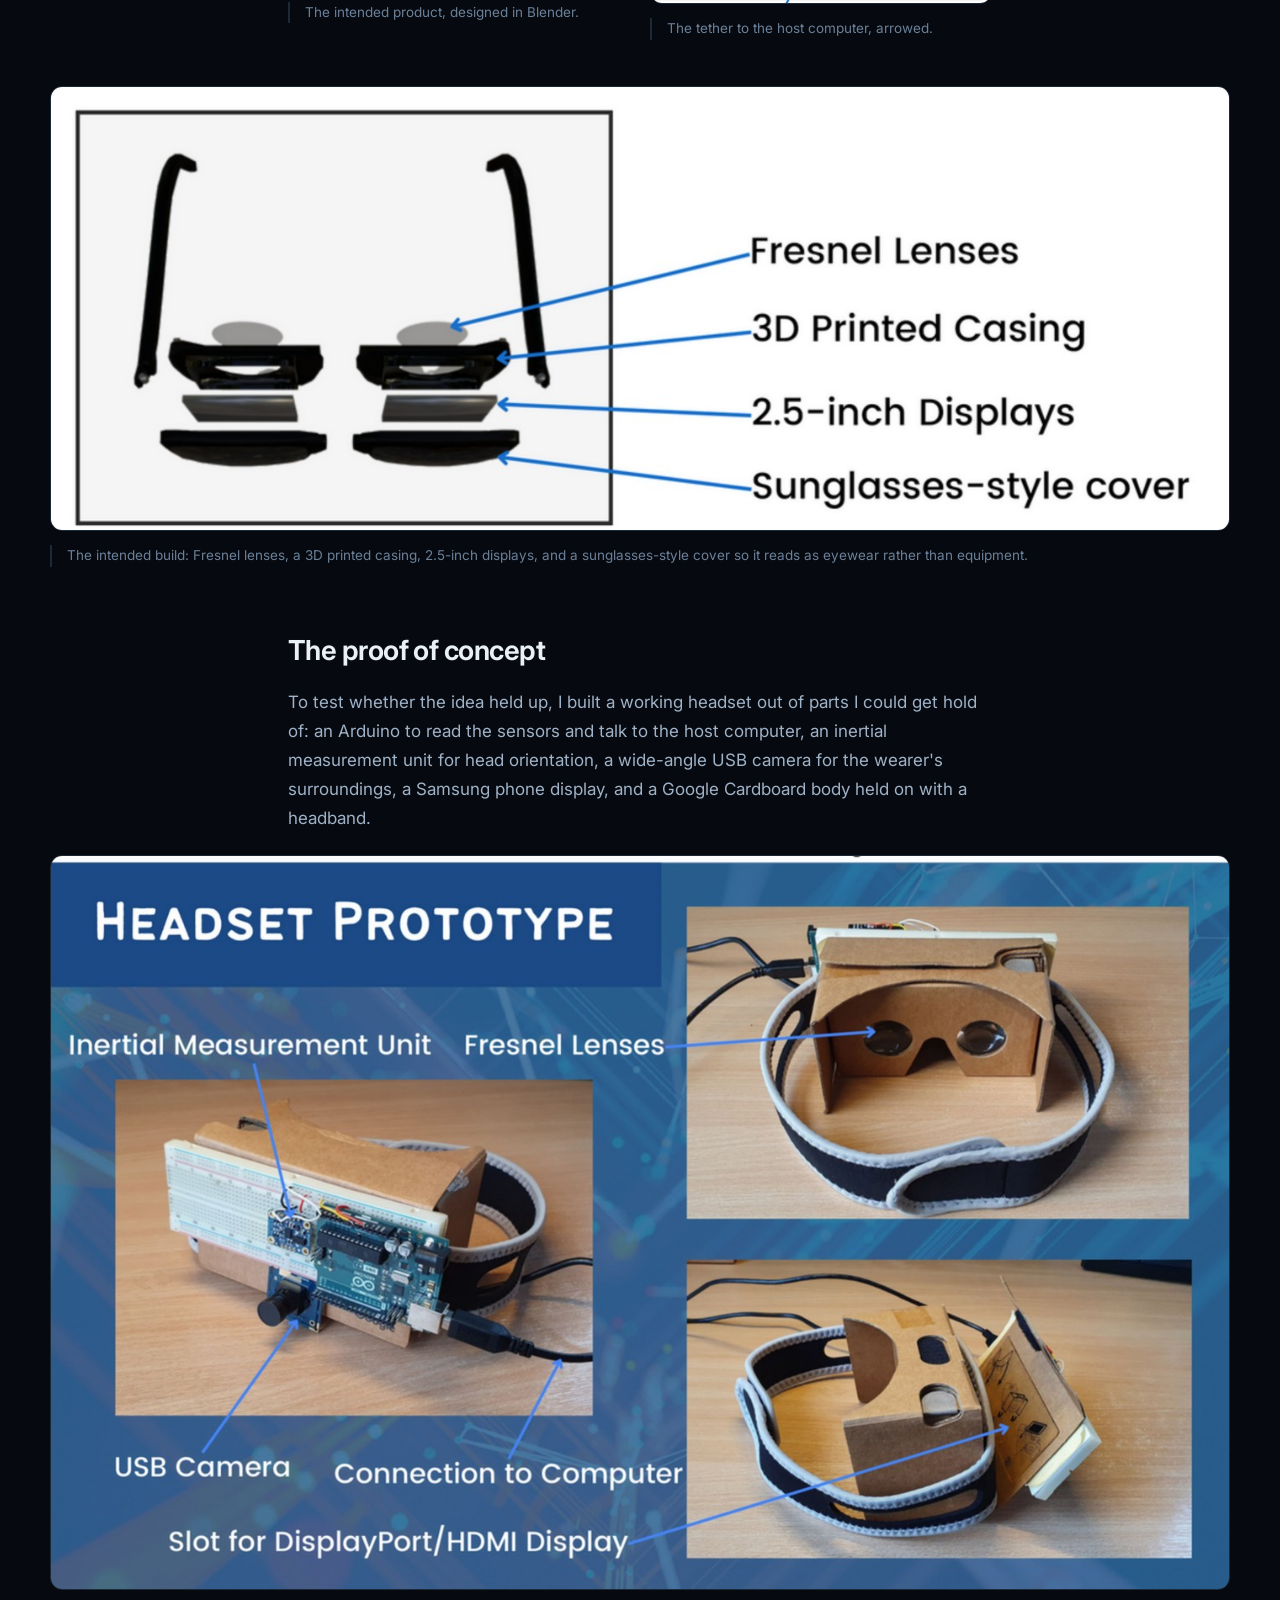
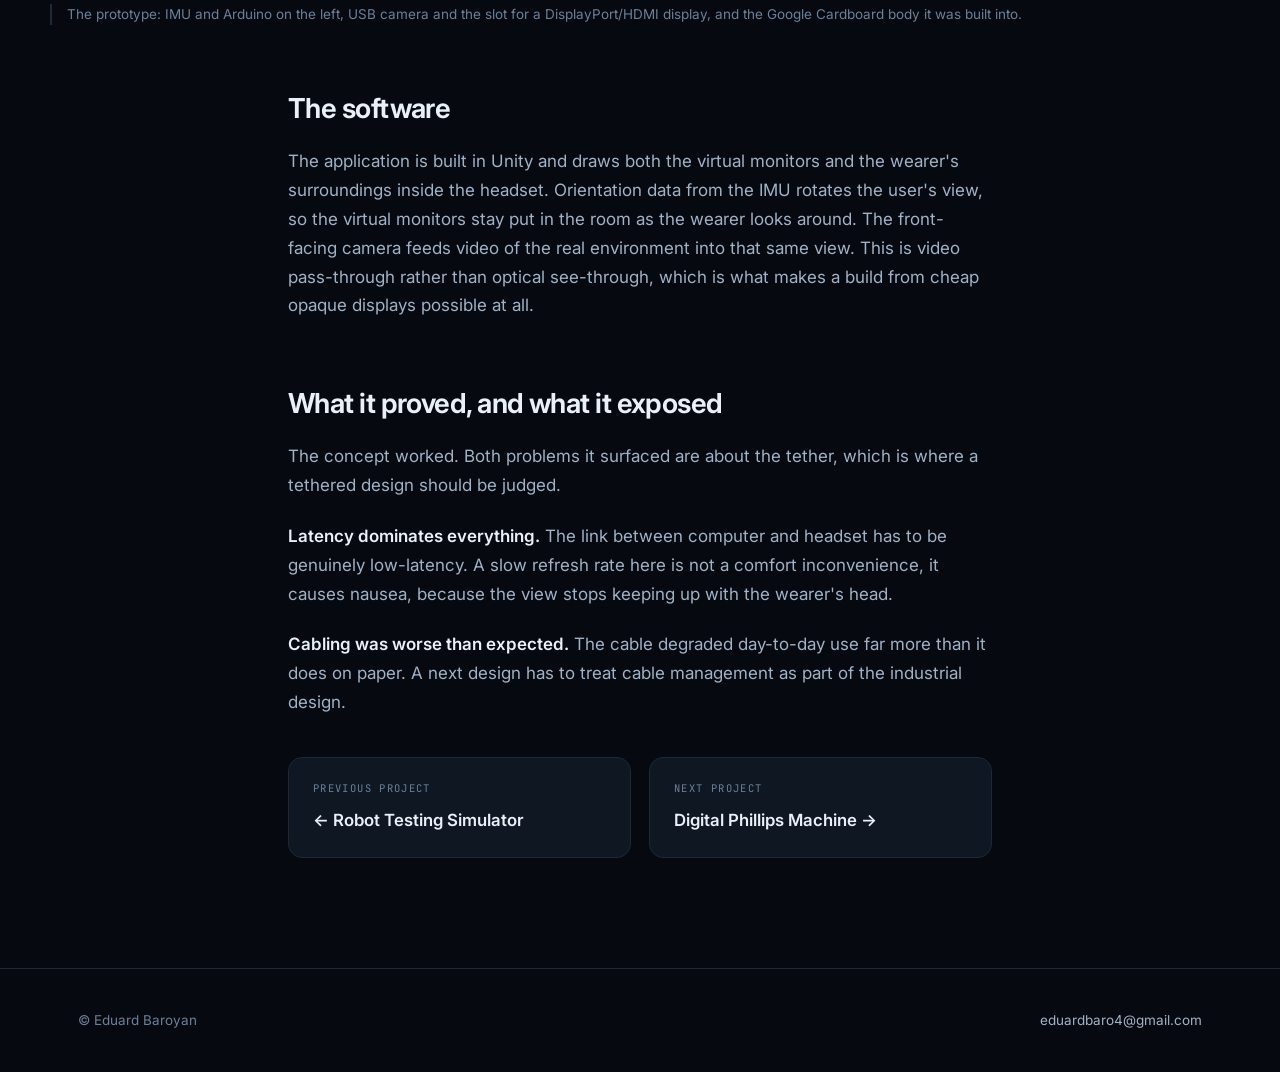
==== commit 2b58667d: "Add four recent projects and tighten the existing write-ups Adds venture capital internal tooling (c" ====
--- a/projects/ar-workstation.html
+++ b/projects/ar-workstation.html
@@ -73,13 +73,11 @@
         worth of screens costs a pair of glasses and takes up no space when you put them down.
       </p>
       <p class="reveal">
-        The design decision the whole project rests on is that these glasses are <strong>not</strong> a
-        standalone computer. Alternatives like the Microsoft HoloLens are prohibitively expensive for most
-        of the use cases I cared about, and much of that cost and weight is the onboard computer you are
-        wearing on your face. Someone using this at a desk already owns a perfectly good computer a cable's
-        length away. Moving the processing there makes the headset simpler, lighter and dramatically
-        cheaper, and it constrains the project to the one hard problem that remains, which is getting
-        frames to the wearer's eyes fast enough.
+        The decision the project rests on is that these glasses are <strong>not</strong> a standalone
+        computer. Much of the cost and weight of something like a HoloLens is the onboard computer you
+        are wearing on your face, and anyone using this at a desk already owns a computer a cable's length
+        away. Moving the processing there makes the headset simpler, lighter and far cheaper, and leaves
+        one hard problem: getting frames to the wearer's eyes fast enough.
       </p>
 
       <div class="figure-pair reveal">
@@ -120,26 +118,19 @@
         which is what makes a build from cheap opaque displays possible at all.
       </p>
 
-      <h2 class="reveal">What the prototype proved, and what it exposed</h2>
+      <h2 class="reveal">What it proved, and what it exposed</h2>
       <p class="reveal">
-        The concept worked, and the two problems it surfaced are both about the tether, which is
-        exactly where a tethered design should be judged.
+        The concept worked. Both problems it surfaced are about the tether, which is where a tethered
+        design should be judged.
       </p>
       <p class="reveal">
-        <strong>Latency dominates everything.</strong> The proof of concept made it obvious that the
-        connection between the computer and the headset has to be genuinely low-latency. A slow refresh rate
-        is not a comfort inconvenience here; it causes nausea, because the view no longer keeps up with the
-        wearer's head. Any serious version of this has to solve that before it solves anything else.
+        <strong>Latency dominates everything.</strong> The link between computer and headset has to be
+        genuinely low-latency. A slow refresh rate here is not a comfort inconvenience, it causes nausea,
+        because the view stops keeping up with the wearer's head.
       </p>
       <p class="reveal">
-        <strong>Cabling was worse than expected.</strong> The cable substantially degraded the experience in
-        day-to-day use, in a way that is easy to dismiss on paper. A subsequent design has to treat cable
-        management as a first-class part of the industrial design rather than an afterthought.
-      </p>
-      <p class="reveal">
-        Building it also taught me a good deal about how AR and VR headsets are actually put together, and
-        how to drive an Arduino from Unity. Assembling the electronics by hand is what taught me to solder
-        properly.
+        <strong>Cabling was worse than expected.</strong> The cable degraded day-to-day use far more than
+        it does on paper. A next design has to treat cable management as part of the industrial design.
       </p>
 
     </div>
--- a/assets/css/style.css
+++ b/assets/css/style.css
@@ -1,5 +1,5 @@
 /* ============================================================
-   Eduard Baroyan, engineering portfolio
+   Eduard Baroyan — engineering portfolio
    ============================================================ */
 
 :root {
@@ -384,6 +384,58 @@
 
 .tag--pro { background: var(--accent-soft); color: var(--accent); border: 1px solid rgba(34, 211, 238, 0.3); }
 .tag--personal { background: var(--warm-soft); color: var(--warm); border: 1px solid rgba(251, 146, 60, 0.3); }
+.tag--contract { background: rgba(159, 178, 199, 0.12); color: var(--text-dim); border: 1px solid var(--border-hi); }
+
+/* Projects with no figure to show get a drawn panel instead of a photograph. */
+
+.card__media--glyph {
+  display: grid;
+  place-items: center;
+  background:
+    radial-gradient(420px 210px at 28% 18%, rgba(34, 211, 238, 0.16), transparent 72%),
+    linear-gradient(158deg, var(--surface-hi), var(--bg-soft));
+}
+
+.card__media--glyph::before {
+  content: "";
+  position: absolute;
+  inset: 0;
+  background-image: radial-gradient(rgba(159, 178, 199, 0.22) 1px, transparent 1px);
+  background-size: 20px 20px;
+  -webkit-mask-image: radial-gradient(circle at 50% 45%, #000 25%, transparent 76%);
+  mask-image: radial-gradient(circle at 50% 45%, #000 25%, transparent 76%);
+}
+
+.card__media--glyph svg {
+  position: relative;
+  z-index: 1;
+  width: 62px;
+  height: 62px;
+  color: var(--text-faint);
+  transition: transform 0.6s var(--ease), color 0.4s;
+}
+
+.card:hover .card__media--glyph svg { transform: scale(1.07); color: var(--accent); }
+
+/* A card with no page behind it, so nothing should suggest it is clickable. */
+
+.card--static { cursor: default; }
+
+.card--static:hover {
+  transform: none;
+  border-color: var(--border);
+  box-shadow: none;
+}
+
+.card--static:hover .card__media--glyph svg { transform: none; color: var(--text-faint); }
+
+.card__note {
+  font-family: var(--mono);
+  font-size: 10.5px;
+  letter-spacing: 0.11em;
+  text-transform: uppercase;
+  color: var(--text-faint);
+}
 
 .card__body { padding: 24px 24px 26px; display: flex; flex-direction: column; flex: 1; }
 
@@ -566,7 +618,7 @@
   margin-bottom: 7px;
 }
 
-.meta dd { margin: 0; font-size: 14.5px; color: var(--text); }
+.meta dd { margin: 0; font-size: 14.5px; color: var(--text); overflow-wrap: anywhere; }
 
 /* ---------- project page header ---------- */
 
@@ -599,6 +651,21 @@
   background:
     radial-gradient(700px 320px at 20% 30%, rgba(34, 211, 238, 0.13), transparent 70%),
     linear-gradient(180deg, rgba(6, 9, 15, 0.7) 0%, rgba(6, 9, 15, 0.86) 55%, var(--bg) 100%);
+}
+
+/* Pages with no figure use a drawn grid behind the title instead of a photograph. */
+
+.page-hero--plain::before {
+  content: "";
+  position: absolute;
+  inset: 0;
+  z-index: 0;
+  background-image:
+    linear-gradient(rgba(159, 178, 199, 0.075) 1px, transparent 1px),
+    linear-gradient(90deg, rgba(159, 178, 199, 0.075) 1px, transparent 1px);
+  background-size: 58px 58px;
+  -webkit-mask-image: radial-gradient(120% 90% at 18% 0%, #000 10%, transparent 72%);
+  mask-image: radial-gradient(120% 90% at 18% 0%, #000 10%, transparent 72%);
 }
 
 .page-hero .shell { position: relative; z-index: 2; }
